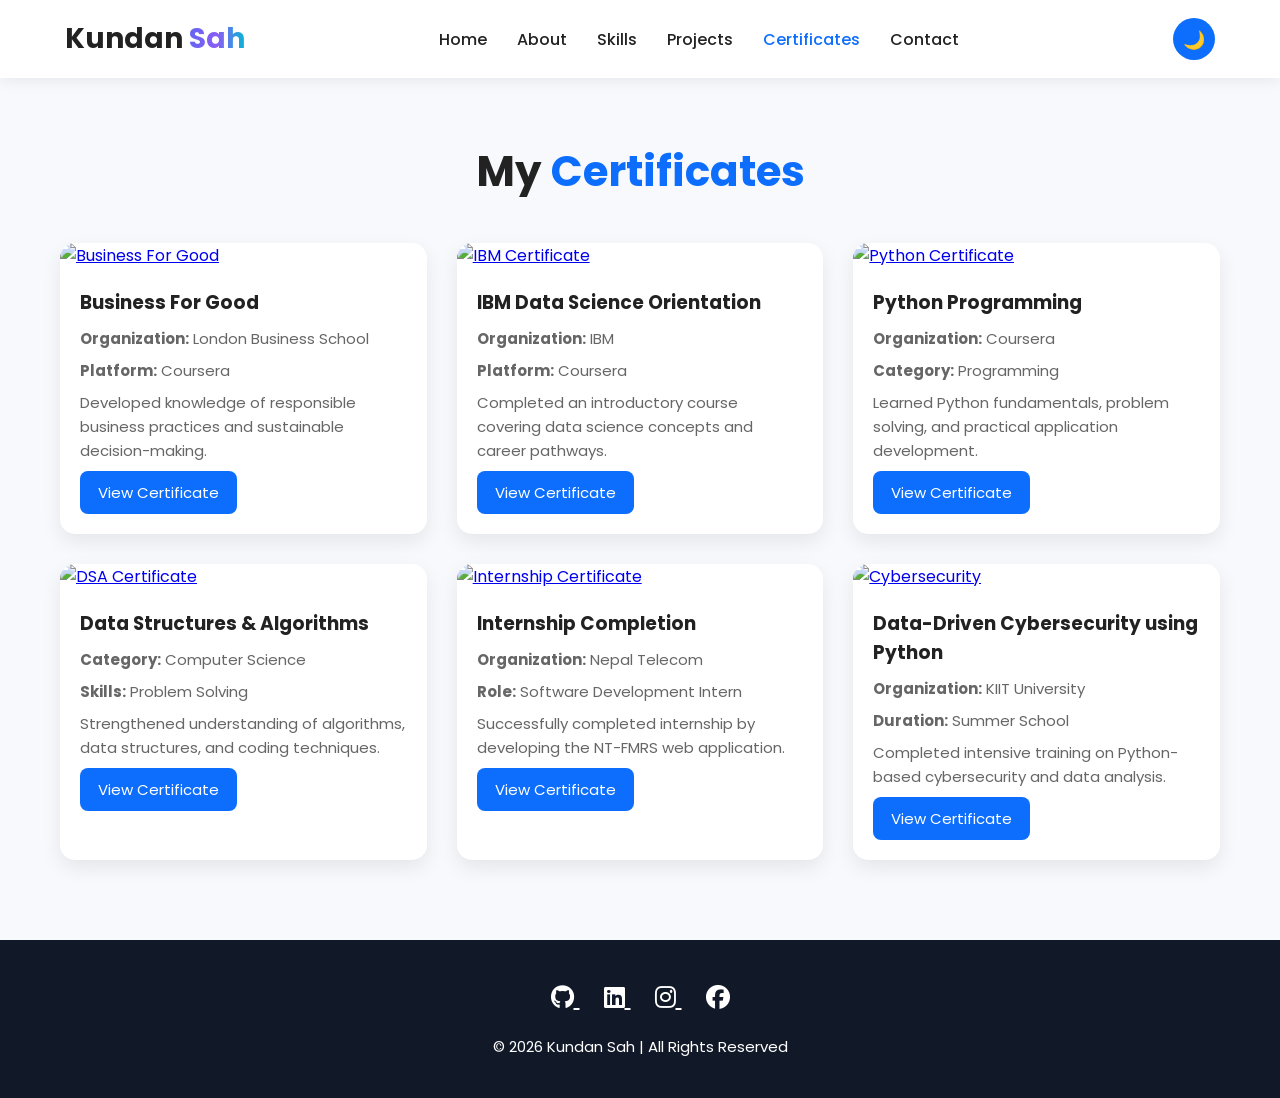
==== certificates.html @ e10a4ea9 "Create certificates.html" ====
<!DOCTYPE html>
<html lang="en">

<head>

<meta charset="UTF-8">
<meta name="viewport" content="width=device-width, initial-scale=1.0">

<title>Certificates | Kundan Sah</title>

<link rel="stylesheet" href="style.css">

<link href="https://fonts.googleapis.com/css2?family=Poppins:wght@300;400;500;600;700&display=swap" rel="stylesheet">

<link rel="stylesheet"
href="https://cdnjs.cloudflare.com/ajax/libs/font-awesome/6.5.1/css/all.min.css">

</head>

<body>

<header>

<nav>

<div class="logo">
Kundan <span>Sah</span>
</div>

<ul>

<li><a href="index.html">Home</a></li>



<li><a href="about.html">About</a></li>

<li><a href="skills.html">Skills</a></li>

<li><a href="projects.html">Projects</a></li>

<li><a class="active" href="certificates.html">Certificates</a></li>

<li><a href="contact.html">Contact</a></li>

</ul>

<button id="themeToggle">🌙</button>

</nav>

</header>

<section class="page">

<h1>My <span>Certificates</span></h1>

<div class="certificates-grid">

<!-- Certificate 1 -->

<div class="certificate-card">

<a href="images/Business.jpg" target="_blank">

<img src="images/Business.jpg" alt="Business For Good">

</a>

<div class="certificate-info">

<h3>Business For Good</h3>

<p><strong>Organization:</strong> London Business School</p>

<p><strong>Platform:</strong> Coursera</p>

<p>Developed knowledge of responsible business practices and sustainable decision-making.</p>

<a href="images/Business.jpg" target="_blank" class="project-btn">
View Certificate
</a>

</div>

</div>

<!-- Certificate 2 -->

<div class="certificate-card">

<a href="images/IBMDesign.jpg" target="_blank">

<img src="images/IBMDesign.jpg" alt="IBM Certificate">

</a>

<div class="certificate-info">

<h3>IBM Data Science Orientation</h3>

<p><strong>Organization:</strong> IBM</p>

<p><strong>Platform:</strong> Coursera</p>

<p>Completed an introductory course covering data science concepts and career pathways.</p>

<a href="images/IBMDesign.jpg" target="_blank" class="project-btn">
View Certificate
</a>

</div>

</div>

<!-- Certificate 3 -->

<div class="certificate-card">

<a href="images/python.jpg" target="_blank">

<img src="images/python.jpg" alt="Python Certificate">

</a>

<div class="certificate-info">

<h3>Python Programming</h3>

<p><strong>Organization:</strong> Coursera</p>

<p><strong>Category:</strong> Programming</p>

<p>Learned Python fundamentals, problem solving, and practical application development.</p>

<a href="images/python.jpg" target="_blank" class="project-btn">
View Certificate
</a>

</div>

</div>

<!-- Certificate 4 -->

<div class="certificate-card">

<a href="images/dsa.jpg" target="_blank">

<img src="images/dsa.jpg" alt="DSA Certificate">

</a>

<div class="certificate-info">

<h3>Data Structures & Algorithms</h3>

<p><strong>Category:</strong> Computer Science</p>

<p><strong>Skills:</strong> Problem Solving</p>

<p>Strengthened understanding of algorithms, data structures, and coding techniques.</p>

<a href="images/dsa.jpg" target="_blank" class="project-btn">
View Certificate
</a>

</div>

</div>

<!-- Certificate 5 -->

<div class="certificate-card">

<a href="images/nepaltelecom.jpg" target="_blank">

<img src="images/nepaltelecom.jpg" alt="Internship Certificate">

</a>

<div class="certificate-info">

<h3>Internship Completion</h3>

<p><strong>Organization:</strong> Nepal Telecom</p>

<p><strong>Role:</strong> Software Development Intern</p>

<p>Successfully completed internship by developing the NT-FMRS web application.</p>

<a href="images/nepaltelecom.jpg" target="_blank" class="project-btn">
View Certificate
</a>

</div>

</div>

<!-- Certificate 6 -->

<div class="certificate-card">

<a href="images/cybersecurity.jpg" target="_blank">

<img src="images/cybersecurity.jpg" alt="Cybersecurity">

</a>

<div class="certificate-info">

<h3>Data-Driven Cybersecurity using Python</h3>

<p><strong>Organization:</strong> KIIT University</p>

<p><strong>Duration:</strong> Summer School</p>

<p>Completed intensive training on Python-based cybersecurity and data analysis.</p>

<a href="images/cybersecurity.jpg" target="_blank" class="project-btn">
View Certificate
</a>

</div>

</div>

</div>

</section>

<footer>

<div class="social">

<a href="https://github.com/YOUR_USERNAME" target="_blank">
<i class="fab fa-github"></i>
</a>

<a href="https://www.linkedin.com/in/kundan-sah-74170b344" target="_blank">
<i class="fab fa-linkedin"></i>
</a>

<a href="https://www.instagram.com/kundan.sahh/" target="_blank">
<i class="fab fa-instagram"></i>
</a>

<a href="https://www.facebook.com/" target="_blank">
<i class="fab fa-facebook"></i>
</a>

</div>

<p>© 2026 Kundan Sah | All Rights Reserved</p>

</footer>

<script src="script.js"></script>

</body>
</html>
---- style.css ----
*{
    margin:0;
    padding:0;
    box-sizing:border-box;
    font-family:'Poppins',sans-serif;
    scroll-behavior:smooth;
}

body{
    background:#f8f9fc;
    color:#222;
    transition:.4s;
}

/* Dark Mode */

body.dark{
    background:#111827;
    color:#fff;
}

/* Header */

/* ======================
   NAVBAR
====================== */

header{

position:fixed;

top:0;

left:0;

width:100%;

background:rgba(255,255,255,.9);

backdrop-filter:blur(15px);

box-shadow:0 2px 15px rgba(0,0,0,.08);

z-index:1000;

}

body.dark header{

background:rgba(15,23,42,.95);

}

nav{

max-width:1200px;

margin:auto;

display:flex;

justify-content:space-between;

align-items:center;

padding:18px 25px;

}

.logo{

font-size:30px;

font-weight:700;

}

.logo span{

background:linear-gradient(90deg,#6366F1,#8B5CF6,#06B6D4);

-webkit-background-clip:text;

-webkit-text-fill-color:transparent;

}

.nav-links{

display:flex;

align-items:center;

gap:28px;

list-style:none;

}

.nav-links a{

text-decoration:none;

font-weight:500;

color:#333;

position:relative;

transition:.3s;

}

body.dark .nav-links a{

color:white;

}

/* Hover Line */

.nav-links a::after{

content:"";

position:absolute;

left:0;

bottom:-6px;

width:0;

height:3px;

background:#6366F1;

transition:.3s;

border-radius:5px;

}

.nav-links a:hover::after,

.nav-links a.active::after{

width:100%;

}

.nav-links a:hover{

color:#6366F1;

}


#themeToggle{

margin-left:20px;

width:45px;

height:45px;

border:none;

border-radius:50%;

background:#6366F1;

color:white;

cursor:pointer;

font-size:18px;

transition:.3s;

}

#themeToggle:hover{

transform:rotate(180deg);

}
/* Logo */

.logo{
    font-size:28px;
    font-weight:700;
}

.logo span{
    color:#0d6efd;
}

/* Menu */

nav ul{
    display:flex;
    list-style:none;
    gap:30px;
    align-items:center;
}

nav ul li{
    position:relative;
}

nav ul li a{
    text-decoration:none;
    color:inherit;
    font-weight:500;
    transition:.3s;
}

nav ul li a:hover,
nav ul li a.active{
    color:#0d6efd;
}

/* Dropdown */



/* Theme Button */

#themeToggle{
    border:none;
    background:#0d6efd;
    color:#fff;
    width:42px;
    height:42px;
    border-radius:50%;
    cursor:pointer;
    font-size:18px;
}

/* Hero */

.hero{
    min-height:100vh;
    display:flex;
    justify-content:center;
    align-items:center;
    padding:120px 20px 80px;
    text-align:center;
}

.hero-content{
    max-width:800px;
}

.hero h1{
    font-size:58px;
    margin:15px 0;
}

.hero h1 span{
    color:#0d6efd;
}

.hero h2{
    font-size:24px;
    color:#666;
    margin-bottom:20px;
}

body.dark .hero h2{
    color:#bbb;
}

.hero p{
    font-size:18px;
    line-height:1.8;
}

/* Buttons */

.hero-buttons{
    margin-top:35px;
    display:flex;
    justify-content:center;
    gap:20px;
    flex-wrap:wrap;
}

.btn{
    background:#0d6efd;
    color:#fff;
    text-decoration:none;
    padding:14px 32px;
    border-radius:8px;
    transition:.3s;
}

.btn:hover{
    transform:translateY(-3px);
}

.outline{
    background:transparent;
    border:2px solid #0d6efd;
    color:#0d6efd;
}

/* Quick Section */

.quick{
    padding:80px 20px;
    max-width:1200px;
    margin:auto;
}

.quick h2{
    text-align:center;
    font-size:40px;
    margin-bottom:50px;
}

.cards{
    display:grid;
    grid-template-columns:repeat(auto-fit,minmax(250px,1fr));
    gap:25px;
}

.card{
    background:#fff;
    padding:30px;
    border-radius:15px;
    text-align:center;
    box-shadow:0 10px 30px rgba(0,0,0,.08);
    transition:.3s;
}

body.dark .card{
    background:#1f2937;
}

.card:hover{
    transform:translateY(-10px);
}

.card i{
    font-size:45px;
    color:#0d6efd;
    margin-bottom:20px;
}

.card h3{
    margin-bottom:15px;
}

.card p{
    color:#666;
    margin-bottom:20px;
}

body.dark .card p{
    color:#bbb;
}

.card a{
    color:#0d6efd;
    text-decoration:none;
    font-weight:600;
}/* ===========================
   COMMON PAGE SECTION
=========================== */

.page{
    max-width:1200px;
    margin:120px auto 60px;
    padding:20px;
}

.page h1{
    text-align:center;
    font-size:42px;
    margin-bottom:40px;
}

.page h1 span{
    color:#0d6efd;
}

/* ===========================
   ABOUT PAGE
=========================== */

.about-container{
    display:flex;
    align-items:center;
    justify-content:center;
    gap:50px;
    flex-wrap:wrap;
}

.about-image img{
    width:320px;
    border-radius:20px;
    box-shadow:0 10px 25px rgba(0,0,0,.15);
}

.about-content{
    flex:1;
    min-width:300px;
}

.about-content h2{
    margin-bottom:15px;
    color:#0d6efd;
}

.about-content p{
    line-height:1.9;
    font-size:17px;
    color:#555;
}

body.dark .about-content p{
    color:#ddd;
}

/* ===========================
   SKILLS
=========================== */

.skills-grid{
    display:grid;
    grid-template-columns:repeat(auto-fit,minmax(250px,1fr));
    gap:25px;
}

.skill-card{
    background:#fff;
    border-radius:15px;
    padding:30px;
    text-align:center;
    box-shadow:0 8px 20px rgba(0,0,0,.08);
    transition:.3s;
}

body.dark .skill-card{
    background:#1f2937;
}

.skill-card:hover{
    transform:translateY(-8px);
}

.skill-card i{
    font-size:45px;
    color:#0d6efd;
    margin-bottom:20px;
}

.skill-card h3{
    margin-bottom:10px;
}

.skill-card p{
    color:#666;
}

body.dark .skill-card p{
    color:#ccc;
}

/* ===========================
   PROJECTS
=========================== */

.projects-grid{
    display:grid;
    grid-template-columns:repeat(auto-fit,minmax(300px,1fr));
    gap:30px;
}

.project-card{
    background:#fff;
    border-radius:15px;
    overflow:hidden;
    box-shadow:0 10px 25px rgba(0,0,0,.08);
    transition:.3s;
}

body.dark .project-card{
    background:#1f2937;
}

.project-card:hover{
    transform:translateY(-10px);
}

.project-card img{
    width:100%;
    height:220px;
    object-fit:cover;
}

.project-content{
    padding:25px;
}

.project-content h3{
    margin-bottom:12px;
}

.project-content p{
    color:#666;
    margin-bottom:20px;
}

body.dark .project-content p{
    color:#ccc;
}

.project-btn{
    display:inline-block;
    padding:10px 18px;
    background:#0d6efd;
    color:#fff;
    text-decoration:none;
    border-radius:8px;
}

/* ===========================
   CERTIFICATES
=========================== */

.certificates-grid{
    display:grid;
    grid-template-columns:repeat(auto-fit,minmax(280px,1fr));
    gap:30px;
}

.certificate-card{
    background:#fff;
    border-radius:15px;
    overflow:hidden;
    box-shadow:0 8px 20px rgba(0,0,0,.08);
    transition:.3s;
}

body.dark .certificate-card{
    background:#1f2937;
}

.certificate-card:hover{
    transform:translateY(-8px);
}

.certificate-card img{
    width:100%;
    height:220px;
    object-fit:cover;
}

.certificate-info{
    padding:20px;
}

.certificate-info h3{
    margin-bottom:10px;
}

.certificate-info p{
    color:#666;
    font-size:15px;
}

body.dark .certificate-info p{
    color:#ccc;
}

/* ===========================
   CONTACT
=========================== */

.contact-container{
    display:grid;
    grid-template-columns:1fr 1fr;
    gap:40px;
}

.contact-info{
    display:flex;
    flex-direction:column;
    gap:20px;
}

.info-box{
    display:flex;
    align-items:center;
    gap:15px;
    background:#fff;
    padding:20px;
    border-radius:12px;
    box-shadow:0 8px 20px rgba(0,0,0,.08);
}

body.dark .info-box{
    background:#1f2937;
}

.info-box i{
    color:#0d6efd;
    font-size:24px;
}

.contact-form{
    display:flex;
    flex-direction:column;
    gap:20px;
}

.contact-form input,
.contact-form textarea{
    padding:15px;
    border:1px solid #ddd;
    border-radius:8px;
    outline:none;
    font-size:16px;
}

body.dark .contact-form input,
body.dark .contact-form textarea{
    background:#1f2937;
    color:#fff;
    border:1px solid #444;
}

.contact-form button{
    border:none;
    cursor:pointer;
}

/* ===========================
   FOOTER
=========================== */

footer{
    background:#111827;
    color:#fff;
    text-align:center;
    padding:40px 20px;
    margin-top:60px;
}

.social{
    margin-bottom:20px;
}

.social a{
    color:#fff;
    font-size:24px;
    margin:0 12px;
    transition:.3s;
}

.social a:hover{
    color:#0d6efd;
}

footer p{
    font-size:15px;
}

/* ===========================
   RESPONSIVE
=========================== */

@media(max-width:900px){

nav{
    flex-direction:column;
    gap:20px;
}

nav ul{
    flex-wrap:wrap;
    justify-content:center;
}

.hero h1{
    font-size:42px;
}

.hero h2{
    font-size:20px;
}

.contact-container{
    grid-template-columns:1fr;
}

.about-container{
    flex-direction:column;
    text-align:center;
}

}

@media(max-width:600px){

.hero{
    padding:140px 20px 80px;
}

.hero h1{
    font-size:34px;
}

.hero h2{
    font-size:18px;
}

.hero-buttons{
    flex-direction:column;
}

.btn{
    width:100%;
}

.page h1,
.quick h2{
    font-size:32px;
}

.cards,
.skills-grid,
.projects-grid,
.certificates-grid{
    grid-template-columns:1fr;
}

}
.skill-card{
    text-align:center;
}

.skill-card i{
    font-size:50px;
    color:#0d6efd;
    margin-bottom:15px;
}

.skill-card h3{
    margin-bottom:10px;
}

.skill-card:hover i{
    transform:scale(1.15);
    transition:.3s;
}
.project-buttons{
    margin-top:20px;
    display:flex;
    gap:12px;
    flex-wrap:wrap;
}

.project-btn{
    padding:10px 18px;
    border-radius:8px;
    text-decoration:none;
    color:#fff;
    background:#0d6efd;
    transition:.3s;
    font-size:15px;
}

.project-btn:hover{
    transform:translateY(-3px);
}

.project-btn.demo{
    background:#198754;
}
.certificate-card{
    overflow:hidden;
}

.certificate-card img{
    transition:.4s;
}

.certificate-card:hover img{
    transform:scale(1.05);
}

.certificate-info{
    padding:20px;
}

.certificate-info p{
    margin:8px 0;
    line-height:1.6;
}
/* ==========================
   CONTACT SOCIAL LINKS
========================== */

.social-contact{
    display:flex;
    justify-content:center;
    gap:20px;
    flex-wrap:wrap;
    margin-top:30px;
}

.social-contact a{
    text-decoration:none;
    background:#0d6efd;
    color:#fff;
    padding:15px 28px;
    border-radius:10px;
    transition:.3s;
    font-weight:500;
}

.social-contact a i{
    margin-right:8px;
}

.social-contact a:hover{
    transform:translateY(-5px);
}

@media(max-width:768px){

.social-contact{
    flex-direction:column;
}

.social-contact a{
    width:100%;
    text-align:center;
}

}
@media(max-width:900px){

nav{

flex-direction:column;

gap:20px;

}

.nav-links{

flex-wrap:wrap;

justify-content:center;

gap:18px;

}

.logo{

font-size:26px;

}

}
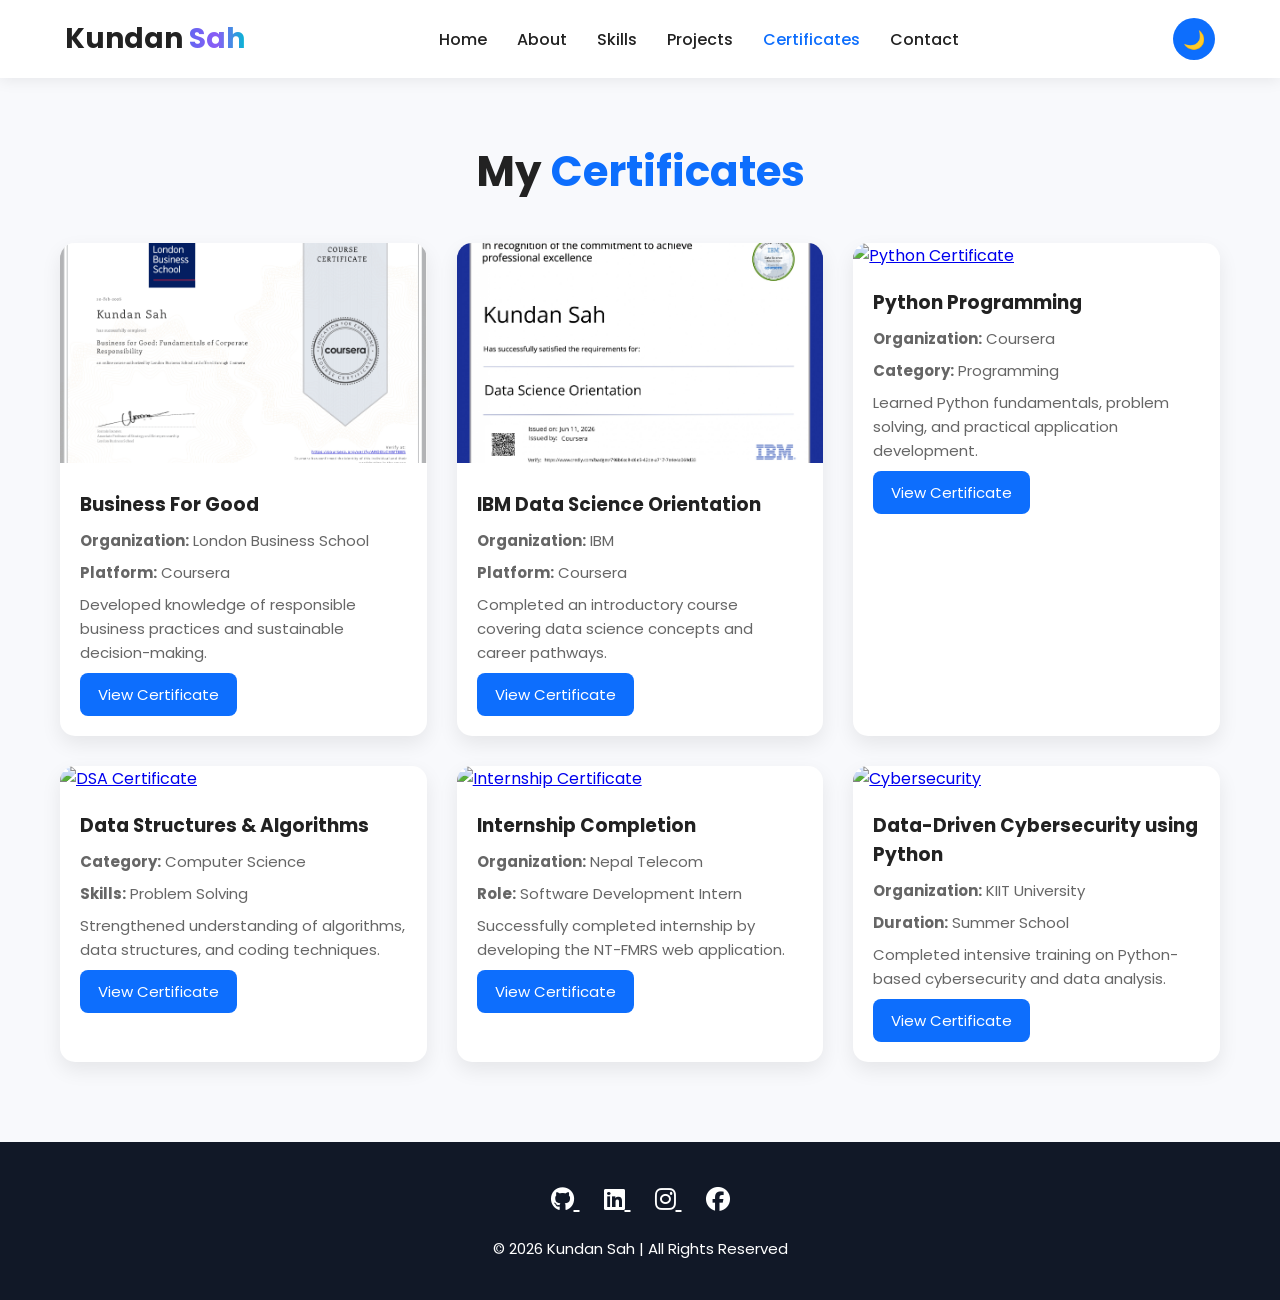
==== commit 0368fb0a: "Update certificates.html" ====
--- a/certificates.html
+++ b/certificates.html
@@ -61,9 +61,9 @@
 
 <div class="certificate-card">
 
-<a href="images/Business.jpg" target="_blank">
-
-<img src="images/Business.jpg" alt="Business For Good">
+<a href="image/Business.jpg" target="_blank">
+
+<img src="image/Business.jpg" alt="Business For Good">
 
 </a>
 
@@ -77,7 +77,7 @@
 
 <p>Developed knowledge of responsible business practices and sustainable decision-making.</p>
 
-<a href="images/Business.jpg" target="_blank" class="project-btn">
+<a href="image/Business.jpg" target="_blank" class="project-btn">
 View Certificate
 </a>
 
@@ -89,9 +89,9 @@
 
 <div class="certificate-card">
 
-<a href="images/IBMDesign.jpg" target="_blank">
-
-<img src="images/IBMDesign.jpg" alt="IBM Certificate">
+<a href="image/IBMDesign.jpg" target="_blank">
+
+<img src="image/IBMDesign.jpg" alt="IBM Certificate">
 
 </a>
 
@@ -105,7 +105,7 @@
 
 <p>Completed an introductory course covering data science concepts and career pathways.</p>
 
-<a href="images/IBMDesign.jpg" target="_blank" class="project-btn">
+<a href="image/IBMDesign.jpg" target="_blank" class="project-btn">
 View Certificate
 </a>
 
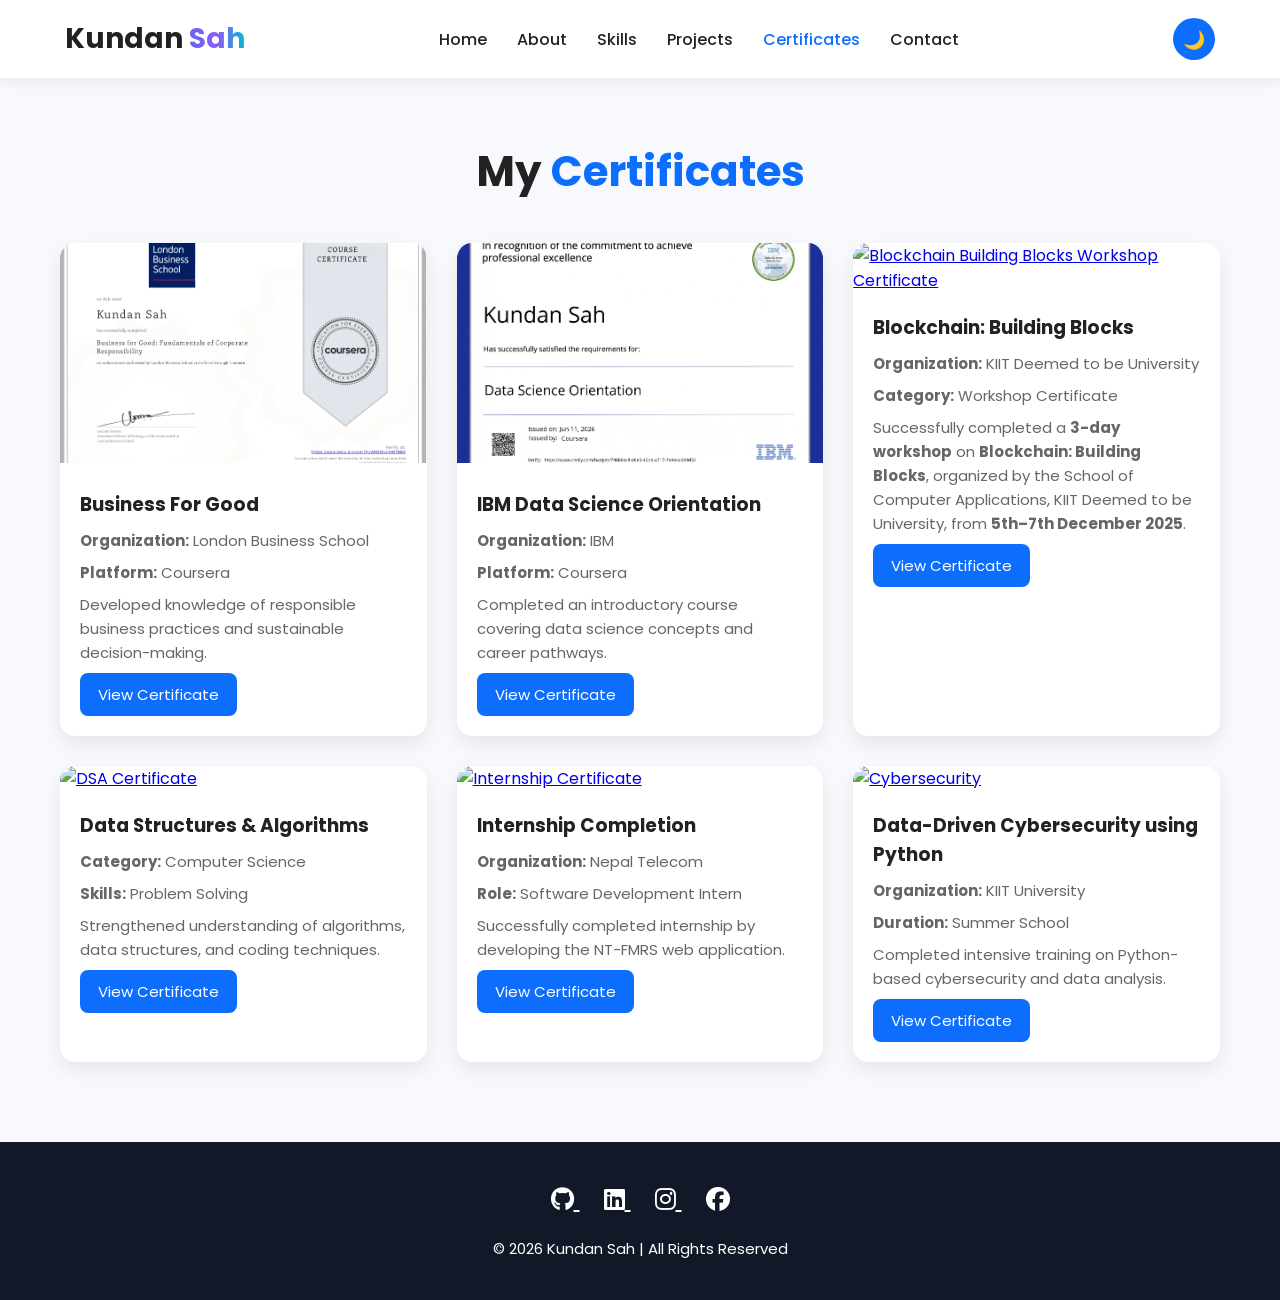
==== commit 8e67e75a: "Update certificates.html" ====
--- a/certificates.html
+++ b/certificates.html
@@ -115,29 +115,33 @@
 
 <!-- Certificate 3 -->
 
-<div class="certificate-card">
-
-<a href="images/python.jpg" target="_blank">
-
-<img src="images/python.jpg" alt="Python Certificate">
-
-</a>
-
-<div class="certificate-info">
-
-<h3>Python Programming</h3>
-
-<p><strong>Organization:</strong> Coursera</p>
-
-<p><strong>Category:</strong> Programming</p>
-
-<p>Learned Python fundamentals, problem solving, and practical application development.</p>
-
-<a href="images/python.jpg" target="_blank" class="project-btn">
-View Certificate
-</a>
-
-</div>
+
+<div class="certificate-card">
+
+    <a href="image/blockchain.jpg" target="_blank">
+        <img src="image/blockchain.jpg" alt="Blockchain Building Blocks Workshop Certificate">
+    </a>
+
+    <div class="certificate-info">
+
+        <h3>Blockchain: Building Blocks</h3>
+
+        <p><strong>Organization:</strong> KIIT Deemed to be University</p>
+
+        <p><strong>Category:</strong> Workshop Certificate</p>
+
+        <p>
+            Successfully completed a <strong>3-day workshop</strong> on
+            <strong>Blockchain: Building Blocks</strong>, organized by the
+            School of Computer Applications, KIIT Deemed to be University,
+            from <strong>5th–7th December 2025</strong>.
+        </p>
+
+        <a href="image/blockchain.jpg" target="_blank" class="project-btn">
+            View Certificate
+        </a>
+
+    </div>
 
 </div>
 
@@ -173,9 +177,9 @@
 
 <div class="certificate-card">
 
-<a href="images/nepaltelecom.jpg" target="_blank">
-
-<img src="images/nepaltelecom.jpg" alt="Internship Certificate">
+<a href="image/nepaltelecom.jpeg" target="_blank">
+
+<img src="image/nepaltelecom.jpeg" alt="Internship Certificate">
 
 </a>
 
@@ -189,7 +193,7 @@
 
 <p>Successfully completed internship by developing the NT-FMRS web application.</p>
 
-<a href="images/nepaltelecom.jpg" target="_blank" class="project-btn">
+<a href="image/nepaltelecom.jpeg" target="_blank" class="project-btn">
 View Certificate
 </a>
 
